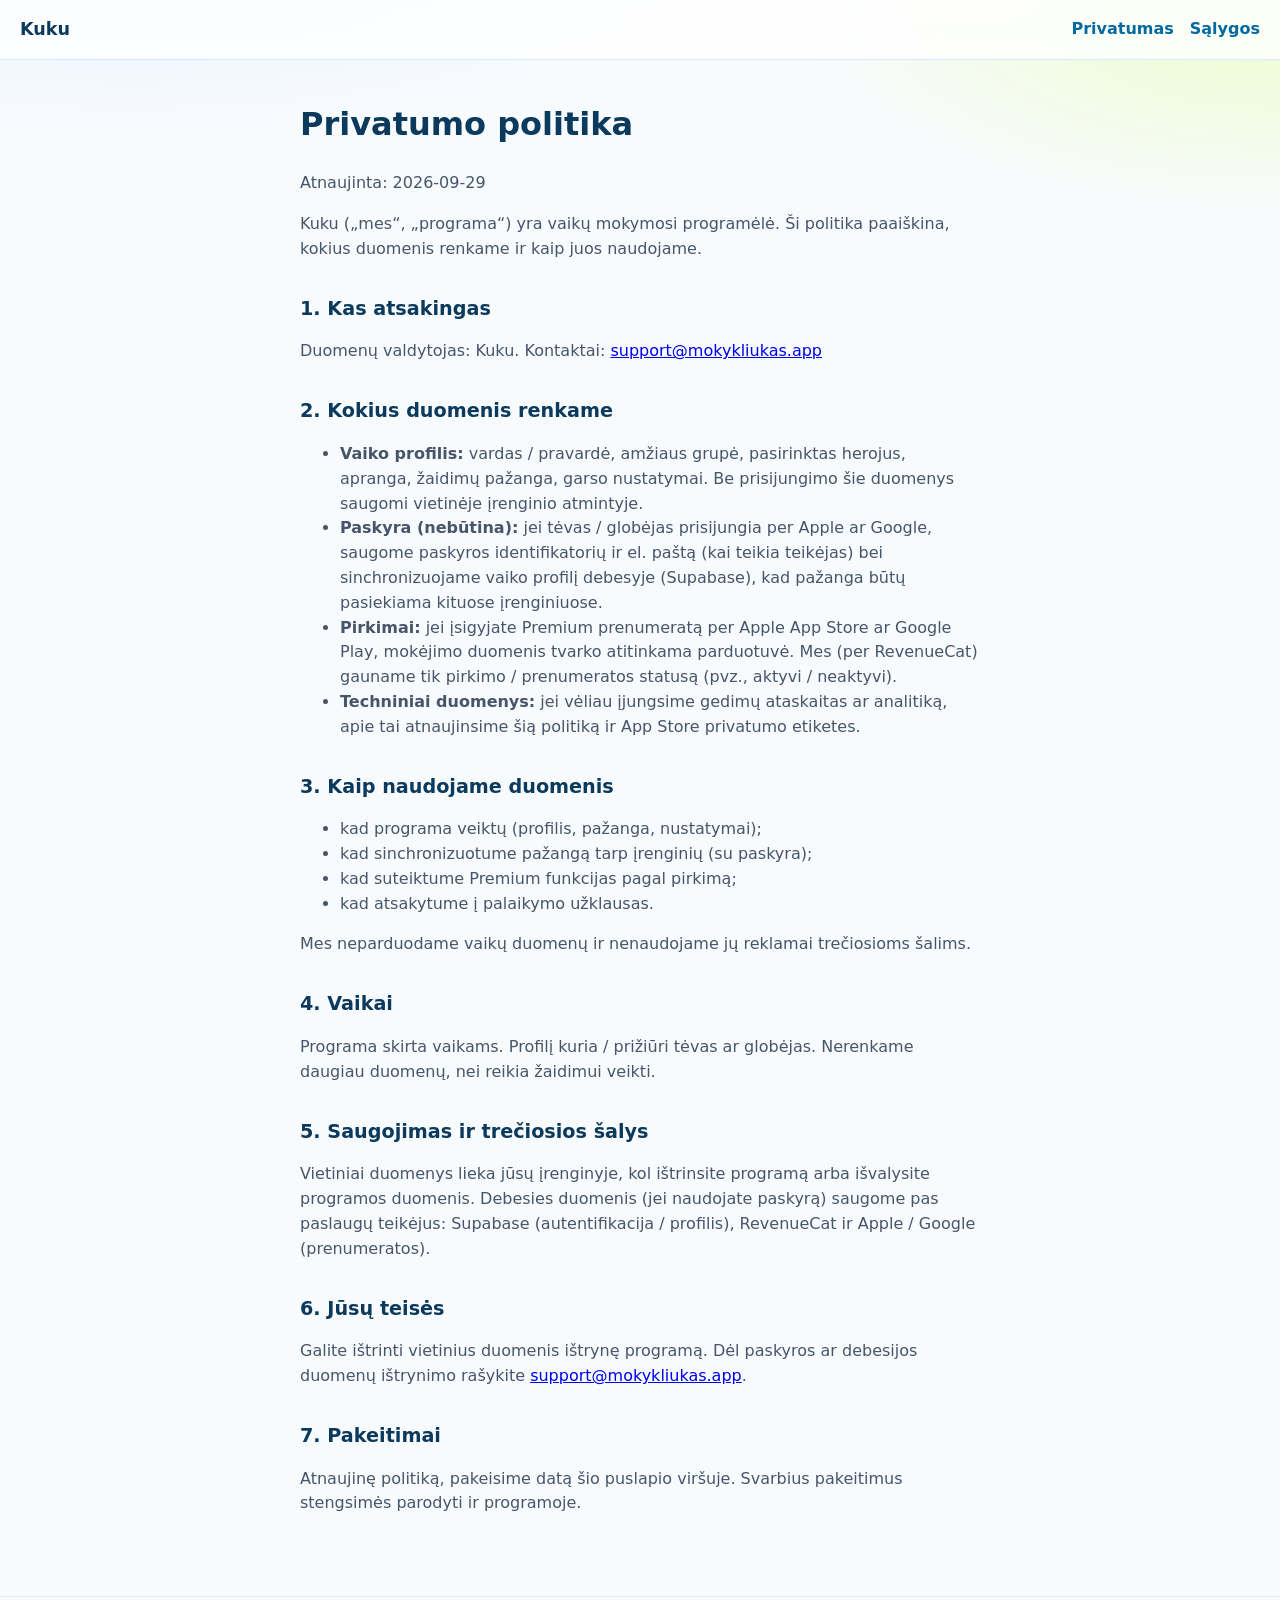
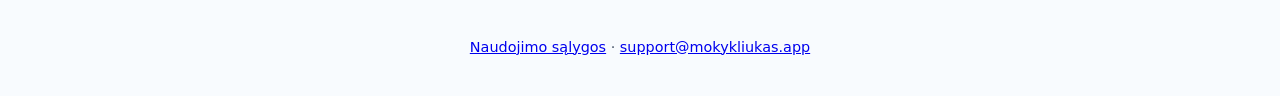
==== privacy/index.html @ 49931a15 "Host Kuku privacy and terms pages" ====
<!DOCTYPE html>
<html lang="lt">
  <head>
    <meta charset="utf-8" />
    <meta name="viewport" content="width=device-width, initial-scale=1" />
    <title>Privatumo politika — Kuku</title>
    <link rel="stylesheet" href="/styles.css" />
  </head>
  <body>
    <header class="top">
      <a class="brand" href="/">Kuku</a>
      <nav>
        <a href="/privacy/">Privatumas</a>
        <a href="/terms/">Sąlygos</a>
      </nav>
    </header>
    <main class="doc">
      <h1>Privatumo politika</h1>
      <p>Atnaujinta: 2026-09-29</p>
      <p>
        Kuku („mes“, „programa“) yra vaikų mokymosi programėlė.
        Ši politika paaiškina, kokius duomenis renkame ir kaip juos naudojame.
      </p>

      <h2>1. Kas atsakingas</h2>
      <p>
        Duomenų valdytojas: Kuku. Kontaktai:
        <a href="mailto:support@mokykliukas.app">support@mokykliukas.app</a>
      </p>

      <h2>2. Kokius duomenis renkame</h2>
      <ul>
        <li>
          <strong>Vaiko profilis:</strong> vardas / pravardė, amžiaus grupė,
          pasirinktas herojus, apranga, žaidimų pažanga, garso nustatymai.
          Be prisijungimo šie duomenys saugomi vietinėje įrenginio atmintyje.
        </li>
        <li>
          <strong>Paskyra (nebūtina):</strong> jei tėvas / globėjas prisijungia
          per Apple ar Google, saugome paskyros identifikatorių ir el. paštą
          (kai teikia teikėjas) bei sinchronizuojame vaiko profilį debesyje
          (Supabase), kad pažanga būtų pasiekiama kituose įrenginiuose.
        </li>
        <li>
          <strong>Pirkimai:</strong> jei įsigyjate Premium prenumeratą per Apple
          App Store ar Google Play, mokėjimo duomenis tvarko atitinkama
          parduotuvė. Mes (per RevenueCat) gauname tik pirkimo / prenumeratos
          statusą (pvz., aktyvi / neaktyvi).
        </li>
        <li>
          <strong>Techniniai duomenys:</strong> jei vėliau įjungsime gedimų
          ataskaitas ar analitiką, apie tai atnaujinsime šią politiką ir App
          Store privatumo etiketes.
        </li>
      </ul>

      <h2>3. Kaip naudojame duomenis</h2>
      <ul>
        <li>kad programa veiktų (profilis, pažanga, nustatymai);</li>
        <li>kad sinchronizuotume pažangą tarp įrenginių (su paskyra);</li>
        <li>kad suteiktume Premium funkcijas pagal pirkimą;</li>
        <li>kad atsakytume į palaikymo užklausas.</li>
      </ul>
      <p>
        Mes neparduodame vaikų duomenų ir nenaudojame jų reklamai trečiosioms
        šalims.
      </p>

      <h2>4. Vaikai</h2>
      <p>
        Programa skirta vaikams. Profilį kuria / prižiūri tėvas ar globėjas.
        Nerenkame daugiau duomenų, nei reikia žaidimui veikti.
      </p>

      <h2>5. Saugojimas ir trečiosios šalys</h2>
      <p>
        Vietiniai duomenys lieka jūsų įrenginyje, kol ištrinsite programą arba
        išvalysite programos duomenis. Debesies duomenis (jei naudojate
        paskyrą) saugome pas paslaugų teikėjus: Supabase (autentifikacija /
        profilis), RevenueCat ir Apple / Google (prenumeratos).
      </p>

      <h2>6. Jūsų teisės</h2>
      <p>
        Galite ištrinti vietinius duomenis ištrynę programą. Dėl paskyros ar
        debesijos duomenų ištrynimo rašykite
        <a href="mailto:support@mokykliukas.app">support@mokykliukas.app</a>.
      </p>

      <h2>7. Pakeitimai</h2>
      <p>
        Atnaujinę politiką, pakeisime datą šio puslapio viršuje. Svarbius
        pakeitimus stengsimės parodyti ir programoje.
      </p>
    </main>
    <footer>
      <p>
        <a href="/terms/">Naudojimo sąlygos</a> ·
        <a href="mailto:support@mokykliukas.app">support@mokykliukas.app</a>
      </p>
    </footer>
  </body>
</html>
---- styles.css ----
:root {
  --ink: #0b3a5c;
  --muted: #475569;
  --sky: #e0f2fe;
  --line: #dbeafe;
  --bg: #f8fbfe;
  --accent: #0369a1;
}
* { box-sizing: border-box; }
body {
  margin: 0;
  font-family: "Segoe UI", system-ui, sans-serif;
  color: var(--ink);
  background:
    radial-gradient(1200px 500px at 10% -10%, #dbeafe 0%, transparent 60%),
    radial-gradient(900px 400px at 100% 0%, #ecfccb 0%, transparent 55%),
    var(--bg);
  line-height: 1.55;
}
.top {
  display: flex;
  justify-content: space-between;
  align-items: center;
  padding: 1rem 1.25rem;
  border-bottom: 1px solid var(--line);
  background: rgba(255,255,255,0.8);
  backdrop-filter: blur(8px);
  position: sticky;
  top: 0;
}
.brand {
  font-weight: 800;
  text-decoration: none;
  color: var(--ink);
  font-size: 1.1rem;
}
nav { display: flex; gap: 1rem; }
nav a { color: var(--accent); text-decoration: none; font-weight: 600; }
.hero, .doc {
  max-width: 720px;
  margin: 0 auto;
  padding: 2.5rem 1.25rem 4rem;
}
.hero h1 { font-size: 2.4rem; margin: 0 0 0.5rem; }
.hero p { color: var(--muted); font-size: 1.1rem; }
.links { display: flex; flex-wrap: wrap; gap: 0.75rem; margin-top: 1.5rem; }
.btn {
  display: inline-block;
  background: var(--accent);
  color: #fff;
  text-decoration: none;
  padding: 0.7rem 1.1rem;
  border-radius: 999px;
  font-weight: 700;
}
.btn.ghost {
  background: #fff;
  color: var(--accent);
  border: 2px solid #7dd3fc;
}
.doc h1 { margin-top: 0; }
.doc h2 { margin-top: 2rem; font-size: 1.2rem; }
.doc p, .doc li { color: var(--muted); }
footer {
  text-align: center;
  padding: 1.5rem;
  color: var(--muted);
  font-size: 0.9rem;
  border-top: 1px solid var(--line);
}
updated { display: none; }
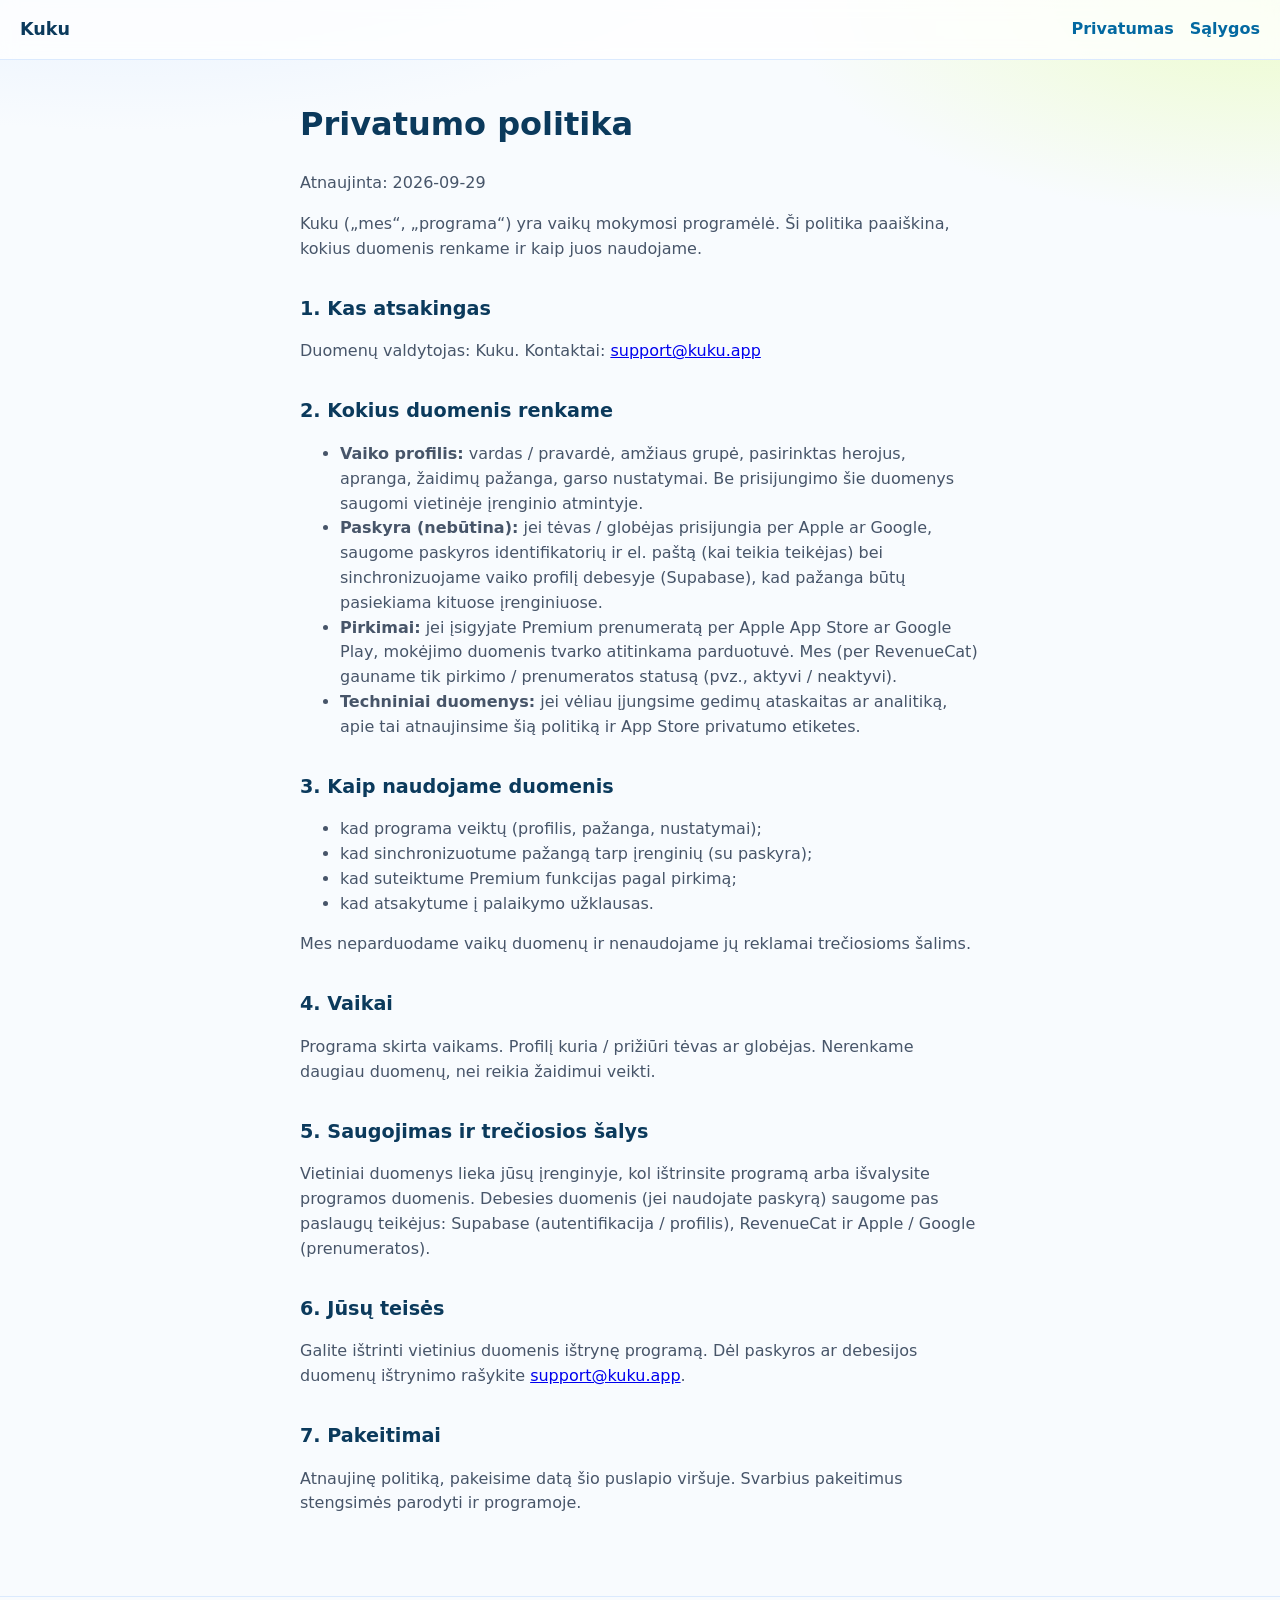
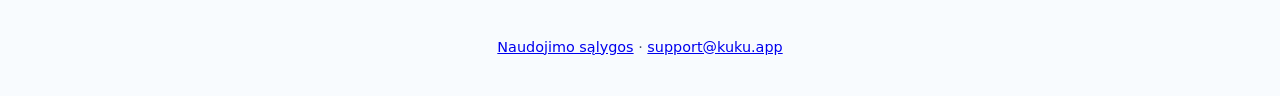
==== commit 00bce854: "Use Kuku branding and support@kuku.app" ====
--- a/privacy/index.html
+++ b/privacy/index.html
@@ -25,7 +25,7 @@
       <h2>1. Kas atsakingas</h2>
       <p>
         Duomenų valdytojas: Kuku. Kontaktai:
-        <a href="mailto:support@mokykliukas.app">support@mokykliukas.app</a>
+        <a href="mailto:support@kuku.app">support@kuku.app</a>
       </p>
 
       <h2>2. Kokius duomenis renkame</h2>
@@ -84,7 +84,7 @@
       <p>
         Galite ištrinti vietinius duomenis ištrynę programą. Dėl paskyros ar
         debesijos duomenų ištrynimo rašykite
-        <a href="mailto:support@mokykliukas.app">support@mokykliukas.app</a>.
+        <a href="mailto:support@kuku.app">support@kuku.app</a>.
       </p>
 
       <h2>7. Pakeitimai</h2>
@@ -96,7 +96,7 @@
     <footer>
       <p>
         <a href="/terms/">Naudojimo sąlygos</a> ·
-        <a href="mailto:support@mokykliukas.app">support@mokykliukas.app</a>
+        <a href="mailto:support@kuku.app">support@kuku.app</a>
       </p>
     </footer>
   </body>
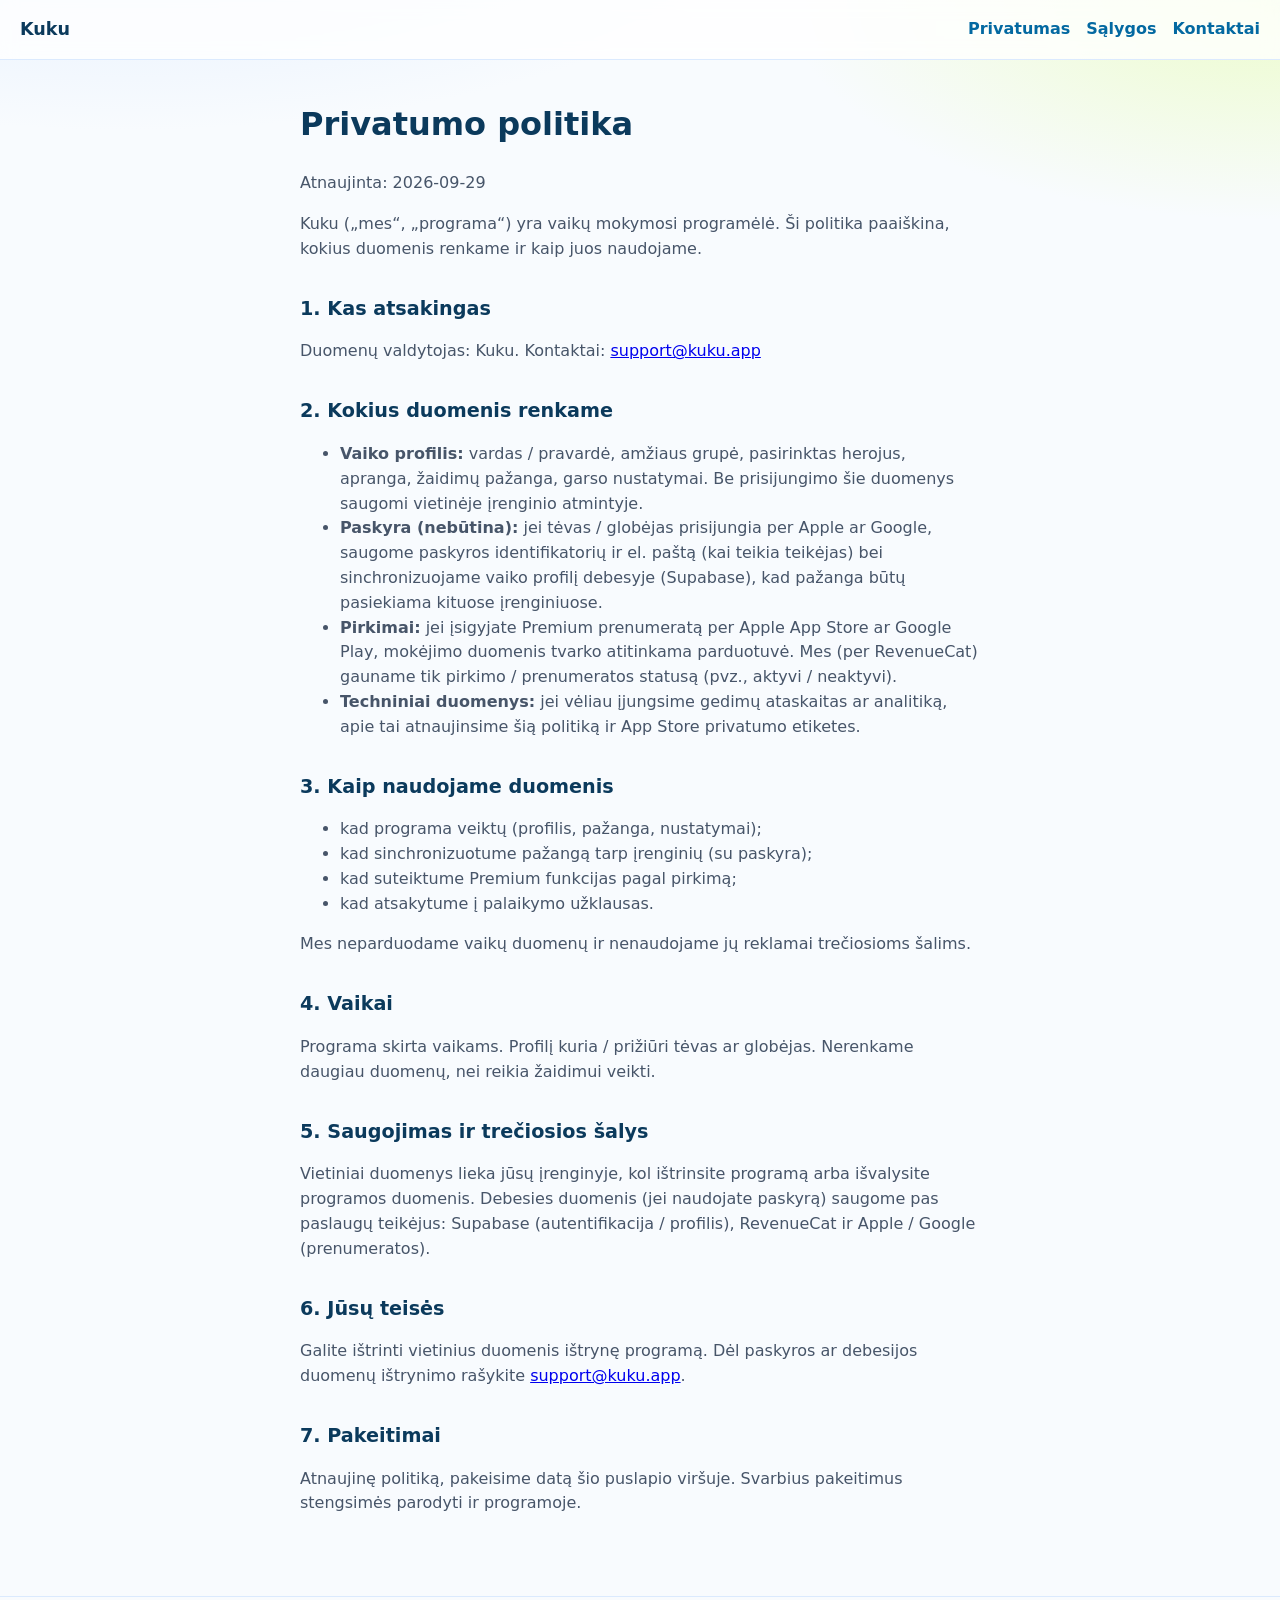
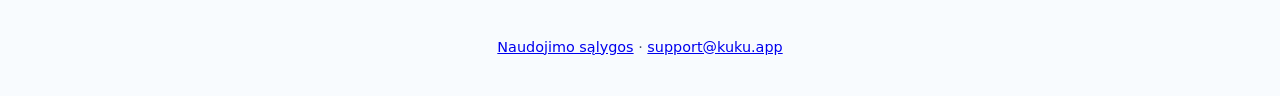
==== commit be4fc658: "Add /contact page for Kuku support. EOF  Co-authored-by: Cursor <cursoragent@cursor.com>" ====
--- a/privacy/index.html
+++ b/privacy/index.html
@@ -12,6 +12,7 @@
       <nav>
         <a href="/privacy/">Privatumas</a>
         <a href="/terms/">Sąlygos</a>
+        <a href="/contact/">Kontaktai</a>
       </nav>
     </header>
     <main class="doc">
--- a/styles.css
+++ b/styles.css
@@ -68,4 +68,30 @@
   font-size: 0.9rem;
   border-top: 1px solid var(--line);
 }
+.contact-card {
+  background: #fff;
+  border: 2px solid var(--line);
+  border-radius: 18px;
+  padding: 1.25rem 1.35rem;
+  margin: 1.5rem 0;
+}
+.contact-label {
+  margin: 0 0 0.25rem;
+  font-size: 0.85rem;
+  font-weight: 700;
+  text-transform: uppercase;
+  letter-spacing: 0.04em;
+  color: var(--muted);
+}
+.contact-email {
+  font-size: 1.35rem;
+  font-weight: 800;
+  color: var(--accent);
+  text-decoration: none;
+}
+.contact-email:hover { text-decoration: underline; }
+.contact-note {
+  margin: 0.75rem 0 0;
+  font-size: 0.95rem;
+}
 updated { display: none; }
